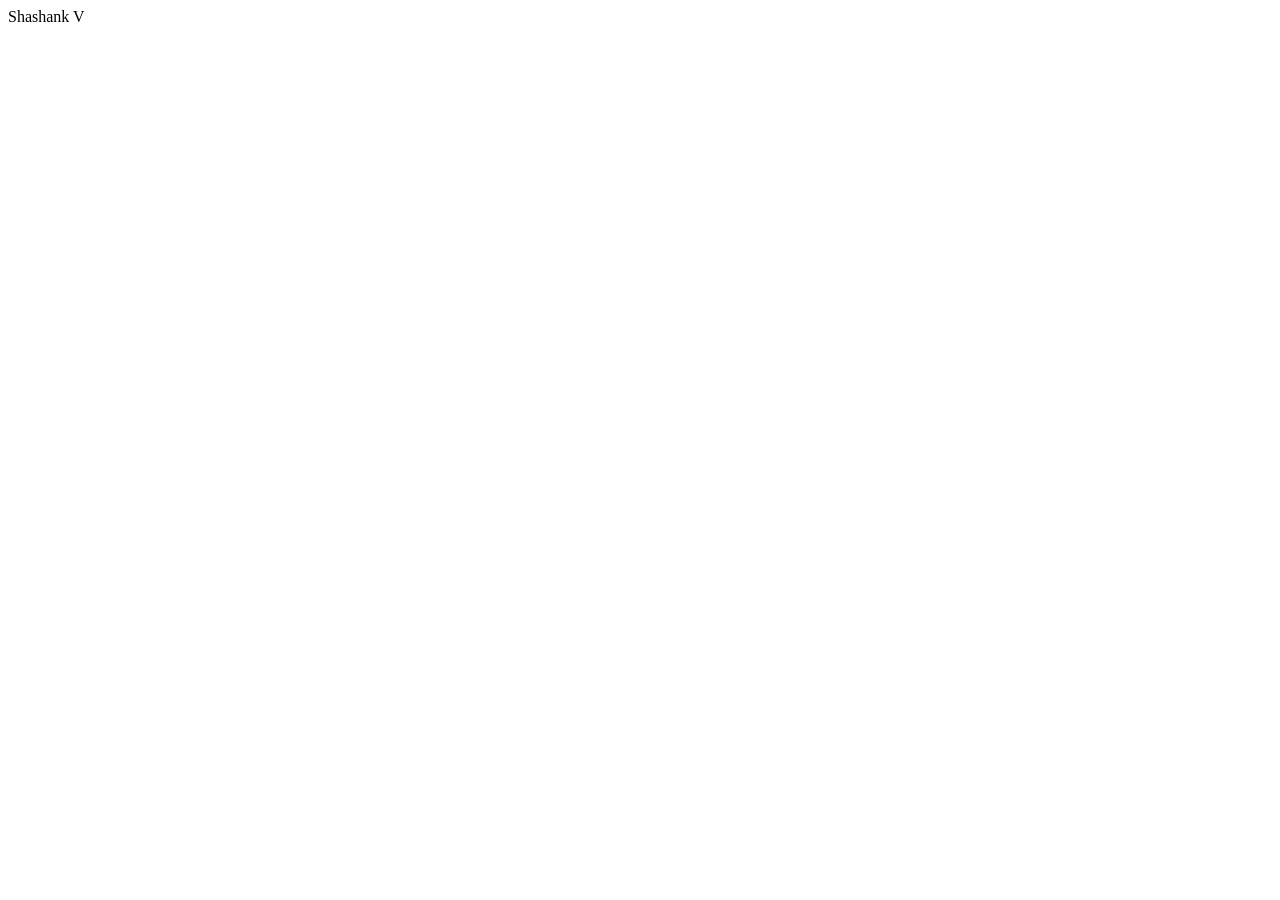
==== index.html @ 4924cb18 "Created index.html" ====
<!DOCTYPE html>
<html lang="en">
<head>
    <meta charset="UTF-8">
    <meta name="viewport" content="width=device-width, initial-scale=1.0">
    <title>Document</title>
</head>
<body>
    Shashank V
</body>
</html>
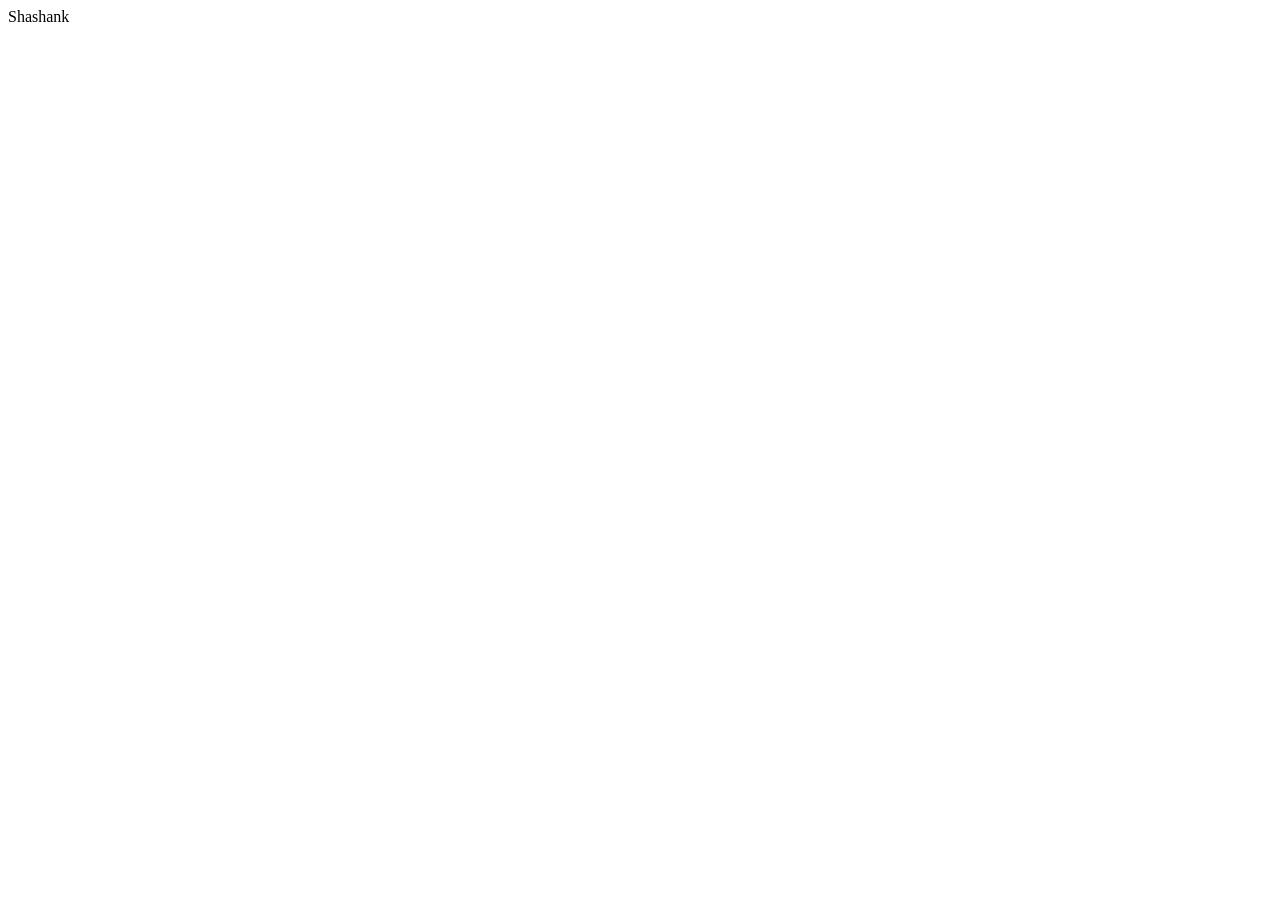
==== commit 0b5cbb33: "get starting with code" ====
--- a/index.html
+++ b/index.html
@@ -6,6 +6,6 @@
     <title>Document</title>
 </head>
 <body>
-    Shashank V
+    Shashank 
 </body>
 </html>
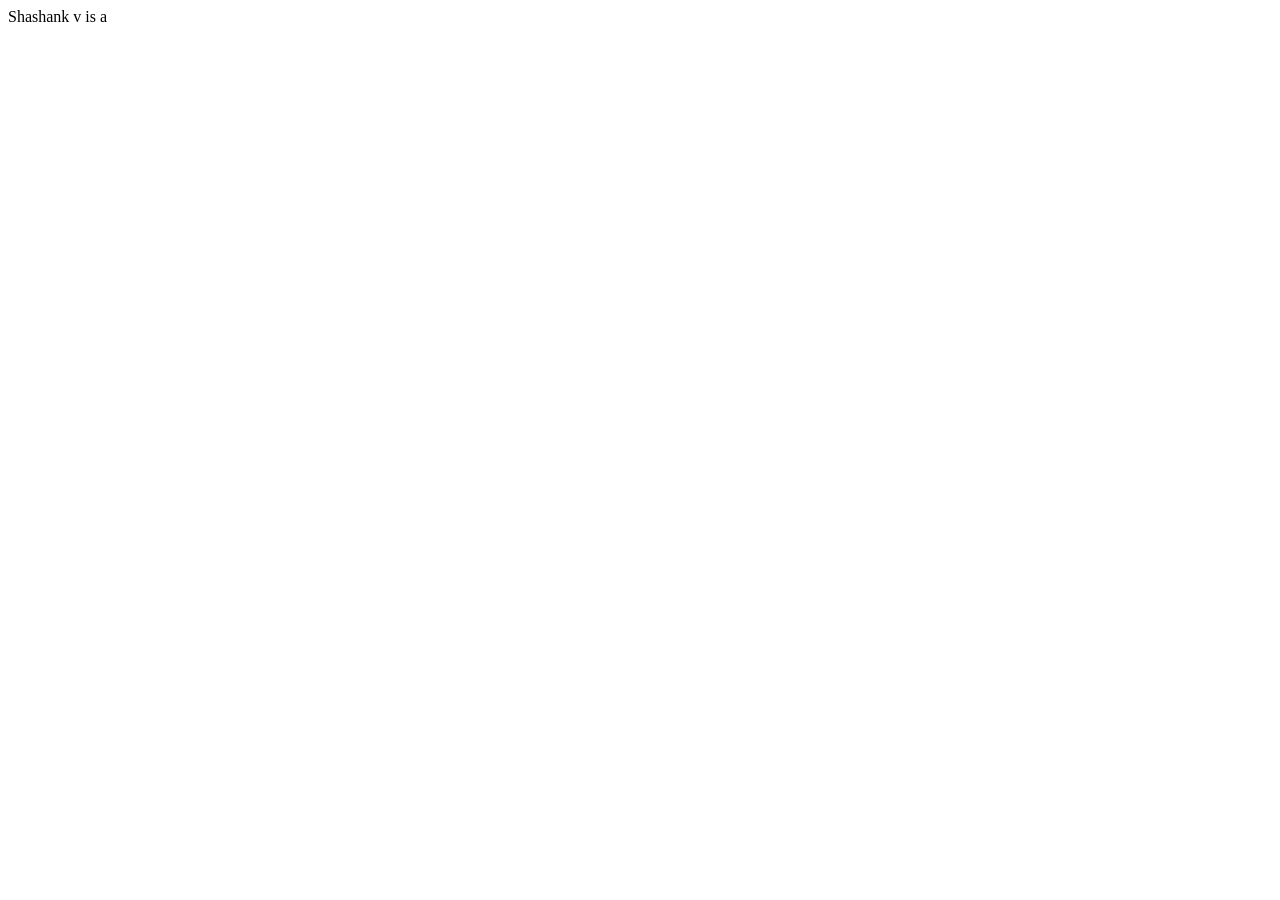
==== commit 7f98ebb7: "get starting with code" ====
--- a/index.html
+++ b/index.html
@@ -6,6 +6,6 @@
     <title>Document</title>
 </head>
 <body>
-    Shashank 
+    Shashank v is a 
 </body>
 </html>
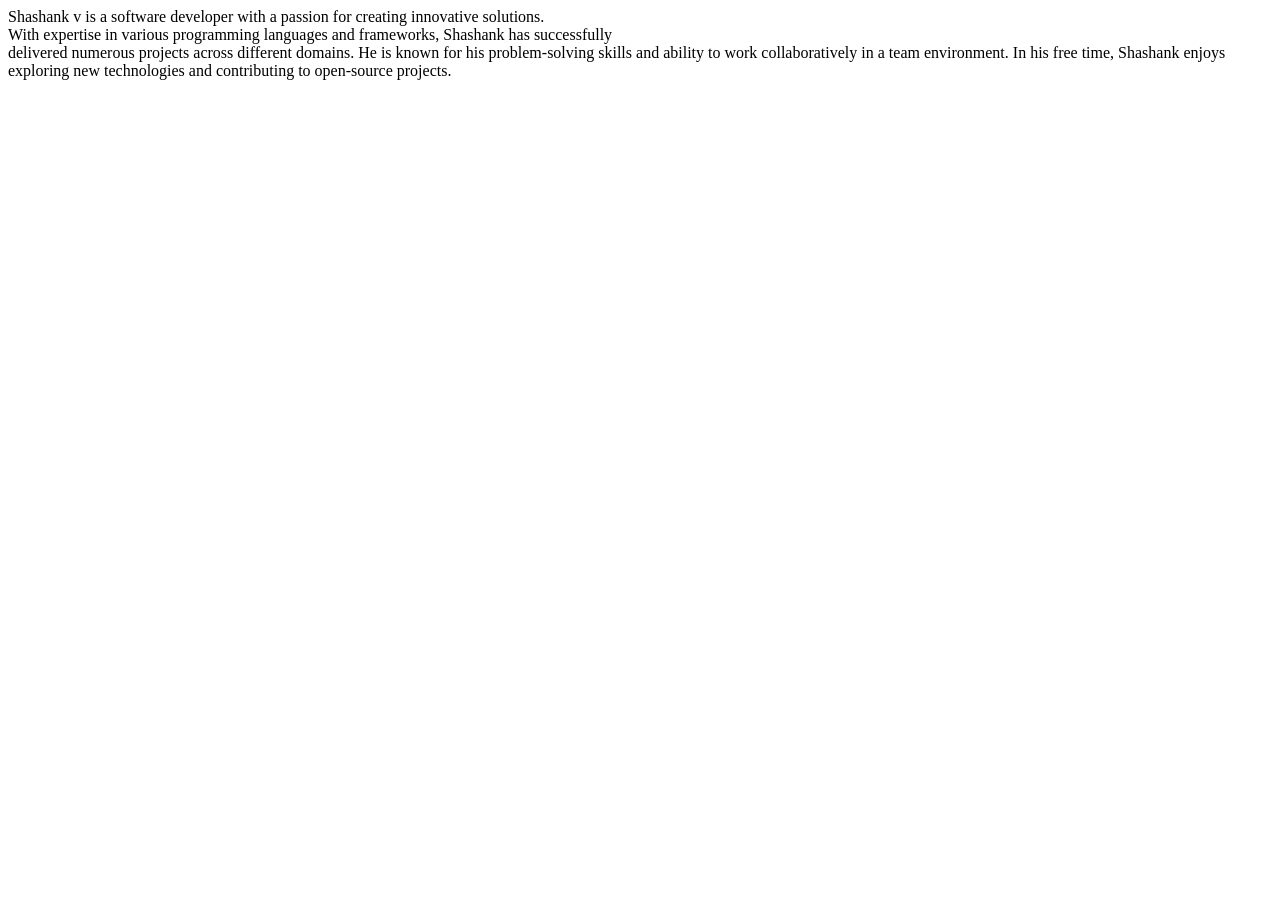
==== commit 91f6f7b0: "committed" ====
--- a/index.html
+++ b/index.html
@@ -6,6 +6,8 @@
     <title>Document</title>
 </head>
 <body>
-    Shashank v is a 
+    Shashank v is a software developer with a passion for creating innovative solutions.<br>
+     With expertise in various programming languages and frameworks, Shashank has successfully <br>
+     delivered numerous projects across different domains. He is known for his problem-solving skills and ability to work collaboratively in a team environment. In his free time, Shashank enjoys exploring new technologies and contributing to open-source projects.
 </body>
 </html>
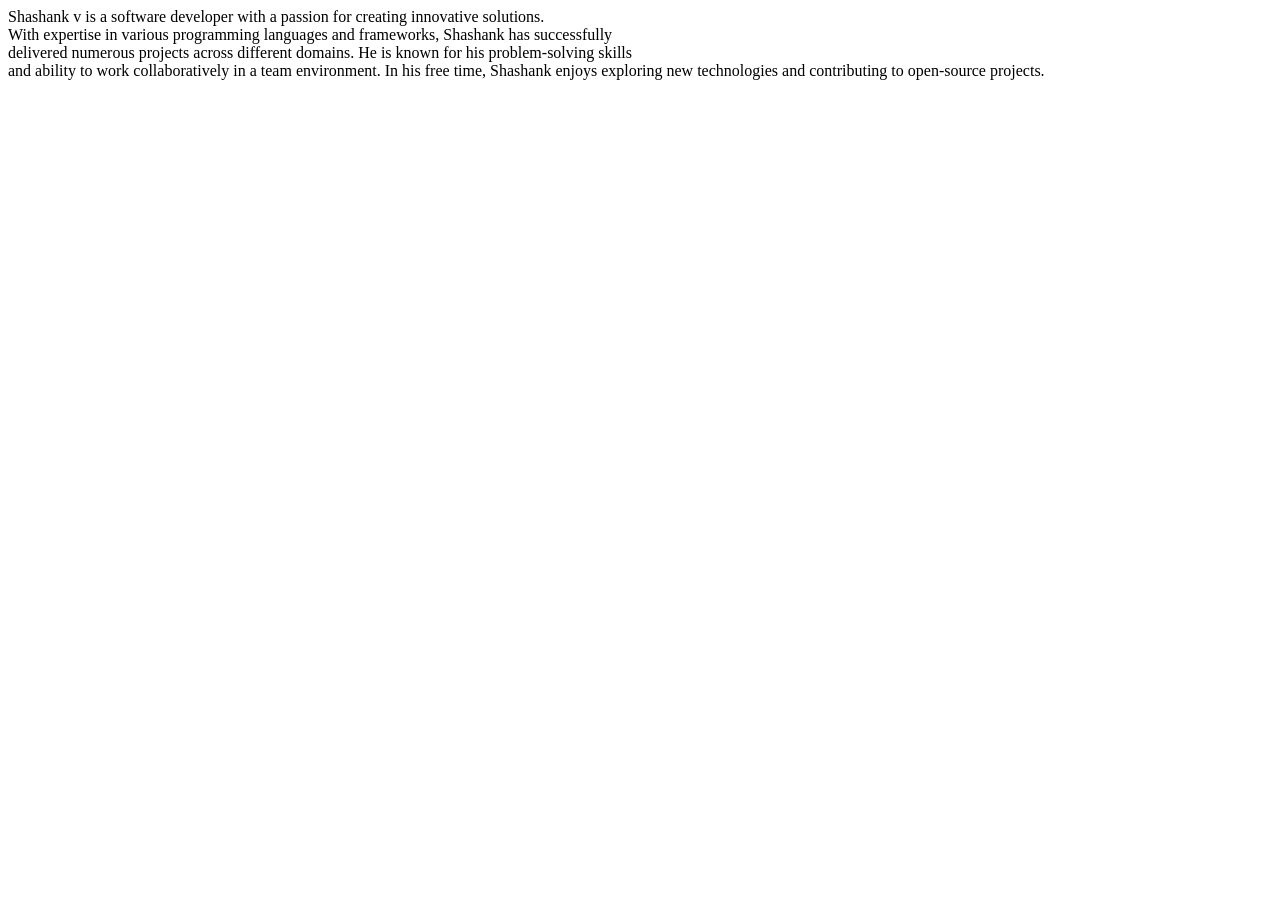
==== commit 013ba689: "committed" ====
--- a/index.html
+++ b/index.html
@@ -8,6 +8,7 @@
 <body>
     Shashank v is a software developer with a passion for creating innovative solutions.<br>
      With expertise in various programming languages and frameworks, Shashank has successfully <br>
-     delivered numerous projects across different domains. He is known for his problem-solving skills and ability to work collaboratively in a team environment. In his free time, Shashank enjoys exploring new technologies and contributing to open-source projects.
+     delivered numerous projects across different domains. He is known for his problem-solving skills<br>
+      and ability to work collaboratively in a team environment. In his free time, Shashank enjoys exploring new technologies and contributing to open-source projects.
 </body>
 </html>
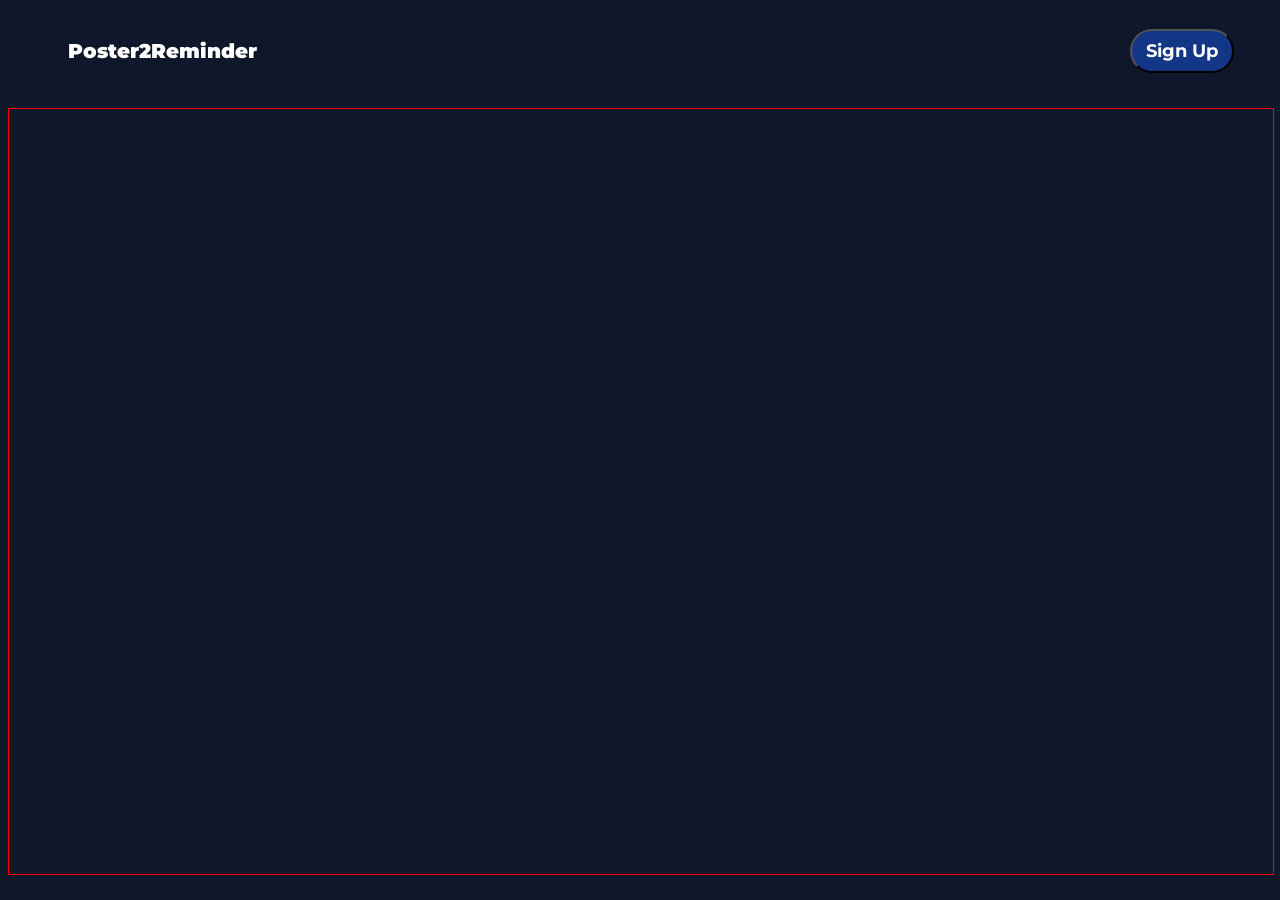
==== commit de7e12e6: "Created a nav bar and need to work on hero section" ====
--- a/index.html
+++ b/index.html
@@ -3,12 +3,25 @@
 <head>
     <meta charset="UTF-8">
     <meta name="viewport" content="width=device-width, initial-scale=1.0">
-    <title>Document</title>
+    <link rel="stylesheet" href="style.css">
+    <title>Poster2Reminder</title>
 </head>
 <body>
-    Shashank v is a software developer with a passion for creating innovative solutions.<br>
-     With expertise in various programming languages and frameworks, Shashank has successfully <br>
-     delivered numerous projects across different domains. He is known for his problem-solving skills<br>
-      and ability to work collaboratively in a team environment. In his free time, Shashank enjoys exploring new technologies and contributing to open-source projects.
+   <header>
+        <div class="header">
+            <nav>
+                <ul>
+                    <li id="list1"><a href="index.html">Poster2Reminder</a></li>
+                    <li id="signup-button"><Button>Sign Up</Button></li>
+                </ul>
+            </nav>
+        </div>
+   </header>
+
+   <section>
+        <div class="hero">
+
+        </div>
+   </section>
 </body>
 </html>
--- a/style.css
+++ b/style.css
@@ -0,0 +1,65 @@
+@import url('https://fonts.googleapis.com/css2?family=Montserrat:ital,wght@0,100..900;1,100..900&family=Orbitron:wght@400..900&family=Pirata+One&family=Space+Grotesk:wght@300..700&display=swap');
+
+*
+{
+    font-family: "Montserrat", sans-serif;
+    background-color: #0F172A;
+    color: white;
+}
+
+/* header */
+header{
+    /* border: 1px solid red; */
+    height: 10vh;  
+    padding: 5px 20px;
+
+}
+
+/* list */
+ul{
+    display: flex;
+    justify-content: center;
+    align-items: center;
+    /* padding-top: 0.8%; */
+    flex-direction: row;
+    justify-content: space-between;
+    margin-right: 15px;
+    flex-wrap: wrap;
+}
+
+li{
+    list-style-type: none;
+    /* border: 1px solid forestgreen; */
+}
+
+#list1{
+    font-weight: 900;
+    font-size: 20px;
+}
+
+a{
+    text-decoration: none;
+}
+/* button */
+#signup-button button{
+    /* padding-left: 90%; */
+    margin-top: 444px;
+    padding: 9px 14px;
+    border-radius: 22px;
+    color: white;
+    background-color: #133687;
+    font-weight: bold;
+    font-size: 18px;    
+    margin: 0 3px;
+    cursor: pointer;
+    box-shadow: none;
+}
+
+.hero{
+    width: 100%;
+    height: 85vh;
+    border: 1px solid red;
+}
+
+
+
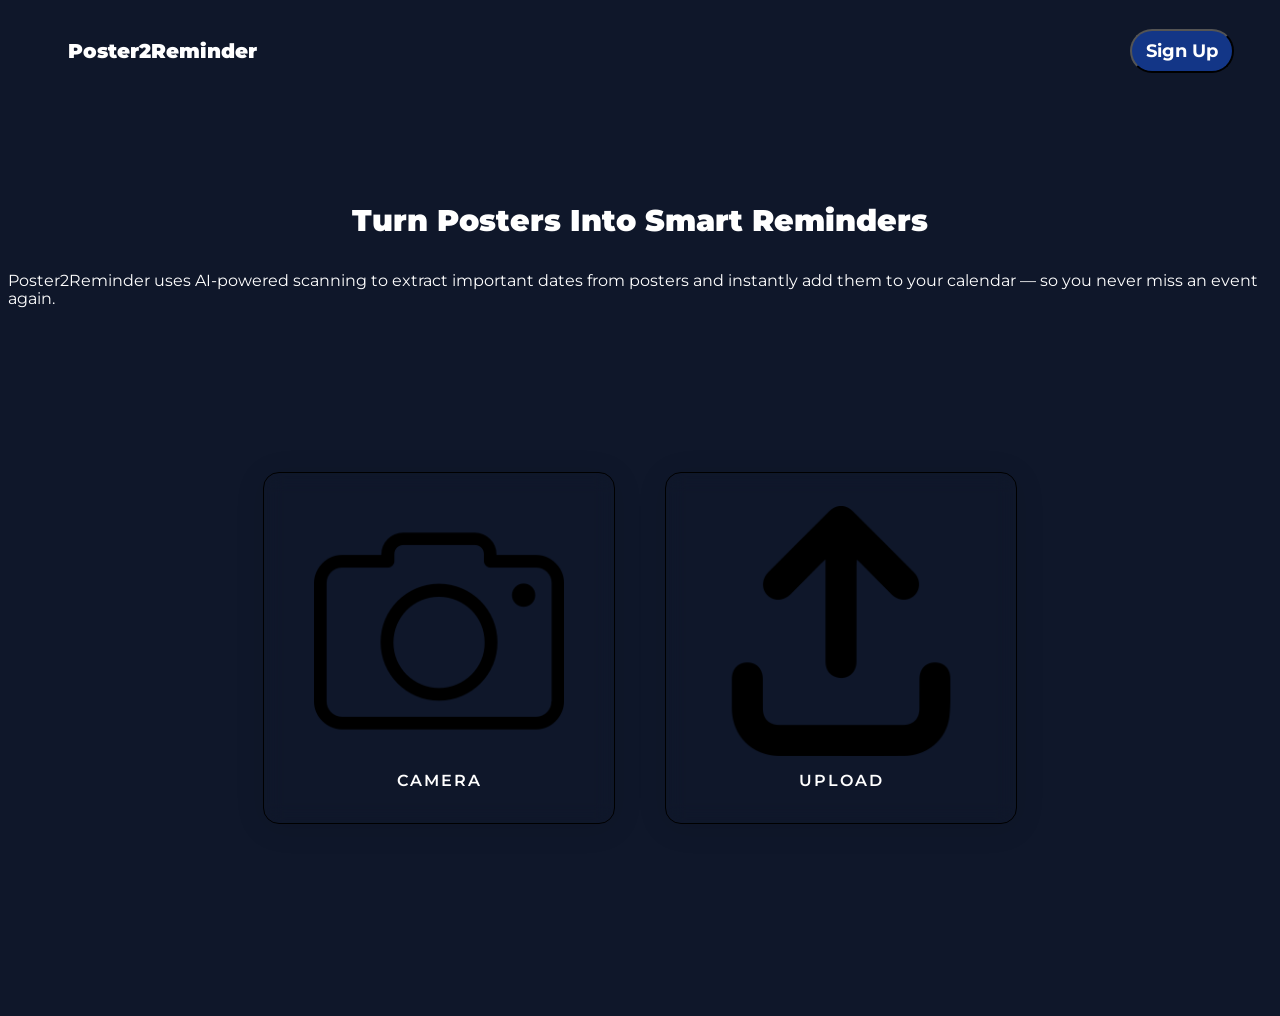
==== commit 1593ce4e: "Created few things" ====
--- a/index.html
+++ b/index.html
@@ -11,6 +11,7 @@
         <div class="header">
             <nav>
                 <ul>
+                    <!-- <svg xmlns="http://www.w3.org/2000/svg" width="24" height="24" viewBox="0 0 24 24" fill="none" stroke="currentColor" stroke-width="2" stroke-linecap="round" stroke-linejoin="round" class="lucide lucide-eye w-8 h-8 text-indigo-600" aria-hidden="true"><path d="M2.062 12.348a1 1 0 0 1 0-.696 10.75 10.75 0 0 1 19.876 0 1 1 0 0 1 0 .696 10.75 10.75 0 0 1-19.876 0"></path><circle cx="12" cy="12" r="3"></circle></svg> -->
                     <li id="list1"><a href="index.html">Poster2Reminder</a></li>
                     <li id="signup-button"><Button>Sign Up</Button></li>
                 </ul>
@@ -19,8 +20,32 @@
    </header>
 
    <section>
-        <div class="hero">
+       <div class="hero">
+            <!-- this is upper part of the body -->
+            <div class="up-hero">
+                <div class="center-text">
+                    <div class="upper-text">
+                        <p>Turn Posters Into Smart Reminders</p>
+                    </div>
+                    <div class="lower-text">
+                        <p>Poster2Reminder uses AI-powered scanning to extract important dates from posters and instantly add them to your calendar — so you never miss an event again.</p>
+                    </div>
+                </div>
+            </div>
 
+            <!-- This down part of the body  -->
+             <div class="down-hero">
+                <div class="left-hero">
+                    <div class="icon-box">
+                        <img src="./image/image copy.png" alt="">
+                        <p>CAMERA</p>
+                    </div>
+                    <div class="icon-box">
+                        <img src="./image/image copy 2.png" alt="">
+                        <p>UPLOAD</p>
+                    </div>
+                </div>
+             </div>
         </div>
    </section>
 </body>
--- a/style.css
+++ b/style.css
@@ -3,8 +3,12 @@
 *
 {
     font-family: "Montserrat", sans-serif;
+    color: white;
+}
+
+body{
     background-color: #0F172A;
-    color: white;
+
 }
 
 /* header */
@@ -18,7 +22,7 @@
 /* list */
 ul{
     display: flex;
-    justify-content: center;
+    justify-content: center; 
     align-items: center;
     /* padding-top: 0.8%; */
     flex-direction: row;
@@ -55,10 +59,79 @@
     box-shadow: none;
 }
 
+/* hero */
 .hero{
     width: 100%;
-    height: 85vh;
-    border: 1px solid red;
+    height: 100vh;
+    /* border: 1px solid red; */
+    
+}
+
+.center-text{
+    margin: auto;
+    /* border: 1px solid red; */
+    width: 100%;
+    min-height: 30vh;
+    color: white;
+    display: flex;
+    margin: 0px;
+    flex-direction: column;
+    align-items: center;
+    justify-content: center;
+    line-height: 1.1;
+}
+
+.upper-text{
+    font-size: 30px;
+    font-weight: 900;
+}
+
+.lower-text p {
+    margin: 5px 0; 
+}
+
+.down-hero{
+    display: flex;
+}
+
+.left-hero{
+    /* border: 1px solid red; */
+    width: 100%;
+    height: 60vh;
+    display: flex;
+    justify-content: center;
+    align-items: center;
+    gap: 50px; 
+    /* margin-top: 10%; */
+    /* margin-left: 10%; */
+}
+
+.icon-box {
+    width: 350px;
+    height: 350px;
+    display: flex;
+    flex-direction: column;
+    align-items: center;
+    justify-content: center;
+    gap: 15px;  /* controls space between image & text */
+
+    background: rgba(129, 128, 128, 0);
+    border-radius: 16px;
+    box-shadow: 0 4px 30px rgba(0, 0, 0, 0.1);
+    backdrop-filter: blur(10px);
+    border: 1px solid rgba(0, 0, 0, 1);
+}
+
+.icon-box img {
+    width: 250px;
+    height: 250px;
+    object-fit: contain;
+}
+
+.icon-box p {
+    margin: 0;
+    font-weight: 600;
+    letter-spacing: 2px;
 }
 
 
